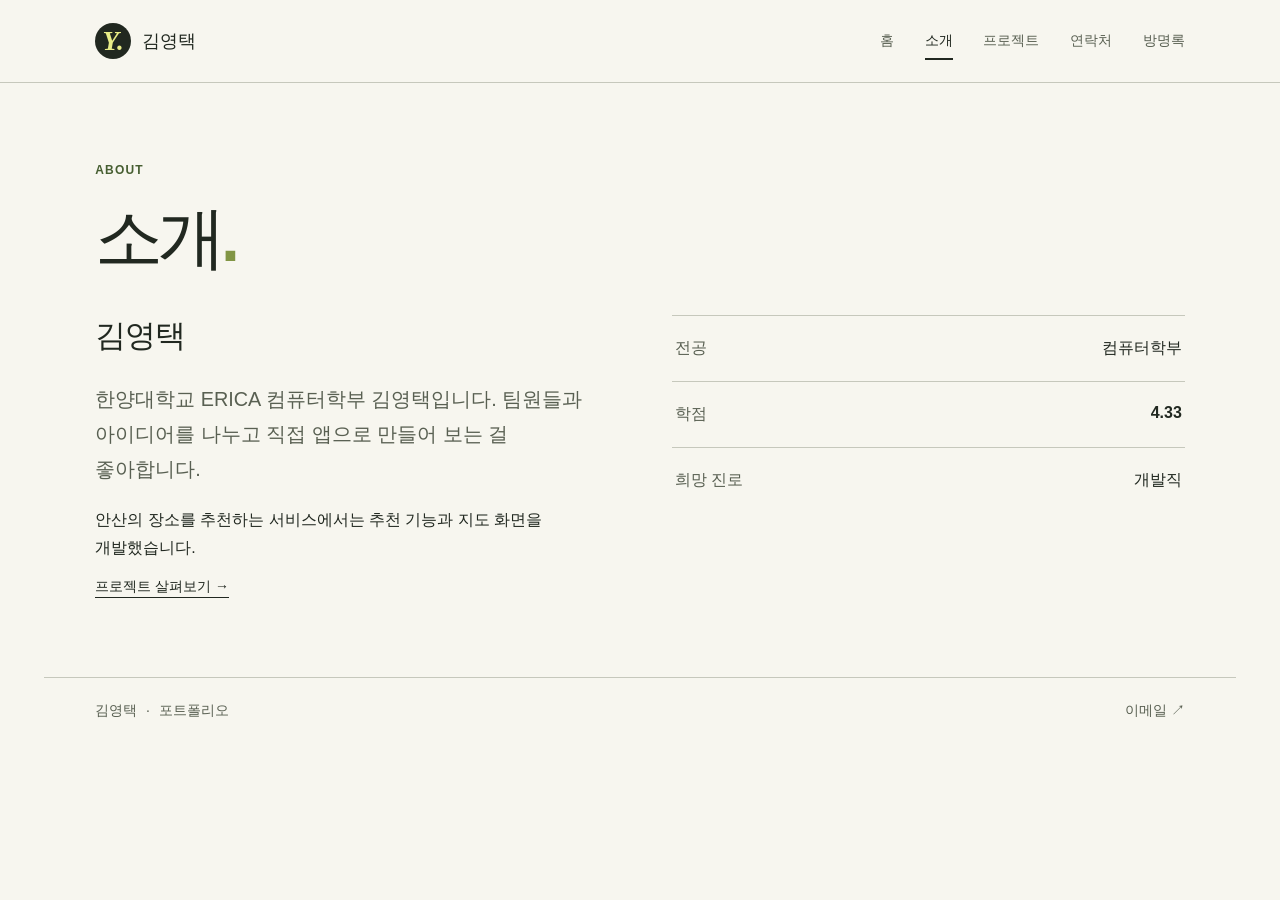
==== site/about.html @ 405e8eed "Build and verify the multipage AWS portfolio and guestbook" ====
<!doctype html>
<html lang="ko"><head><meta charset="utf-8"><meta name="viewport" content="width=device-width,initial-scale=1"><meta name="theme-color" content="#f7f6ef"><title>소개 · 김영택</title><link rel="stylesheet" href="style.css"></head>
<body><a class="skip" href="#main">본문으로</a><header><div class="bar"><a href="index.html" class="brand"><b aria-hidden="true">Y.</b> 김영택</a><nav aria-label="주 메뉴"><a href="index.html">홈</a><a href="about.html" aria-current="page">소개</a><a href="projects.html">프로젝트</a><a href="contact.html">연락처</a><a href="guestbook.html">방명록</a></nav></div></header><main id="main"><section class="page"><p class="eyebrow">ABOUT</p><h1>소개<span class="dot">.</span></h1><div class="about-grid"><div><h2>김영택</h2><p class="lede">한양대학교 ERICA 컴퓨터학부 김영택입니다. 팀원들과 아이디어를 나누고 직접 앱으로 만들어 보는 걸 좋아합니다.</p><p>안산의 장소를 추천하는 서비스에서는 추천 기능과 지도 화면을 개발했습니다.</p><a class="text-link" href="projects.html">프로젝트 살펴보기 →</a></div><dl class="facts"><div><dt>전공</dt><dd>컴퓨터학부</dd></div><div><dt>학점</dt><dd>4.33</dd></div><div><dt>희망 진로</dt><dd>개발직</dd></div></dl></div></section></main><footer><div>김영택 <span>·</span> 포트폴리오</div><a href="mailto:dudxor789456@naver.com">이메일 ↗</a></footer></body></html>
---- site/style.css ----
:root{--bg:#f7f6ef;--ink:#212820;--line:#c6c8bc;--accent:#465e31;--paper:#fffef7;--muted:#596052;font-family:"Malgun Gothic","Apple SD Gothic Neo",sans-serif;color:var(--ink);background:var(--bg);font-synthesis:none}
*{box-sizing:border-box}
body{margin:0;word-break:keep-all}
a{color:inherit;text-decoration:none}
button,input,textarea{font:inherit}
button,a{touch-action:manipulation}
button{cursor:pointer}
a:focus-visible,button:focus-visible,input:focus,textarea:focus{outline:3px solid #547d77;outline-offset:3px}
button[disabled]{opacity:.6;cursor:wait}
[hidden]{display:none!important}
.skip{position:absolute;left:8px;top:-70px;background:white;padding:8px;z-index:5}
.skip:focus{top:8px}
.bar,main,footer{max-width:1192px;margin:auto;padding-inline:clamp(20px,4vw,55px)}
header{border-bottom:1px solid var(--line)}
.bar{min-height:82px;display:flex;align-items:center;justify-content:space-between;gap:28px}
.brand{display:flex;align-items:center;gap:11px;font-size:18px;font-weight:750}
.brand b{width:36px;height:36px;background:var(--ink);color:#e9ed87;display:grid;place-items:center;font:italic 800 27px Georgia,serif;border-radius:50%}
.bar nav{display:flex;gap:clamp(12px,2.4vw,34px)}
.bar nav a{font-size:14px;padding:10px 0;color:var(--muted)}
.bar nav a[aria-current]{color:var(--ink);font-weight:750;box-shadow:inset 0 -2px var(--ink)}
.hero{display:grid;grid-template-columns:1.05fr 1fr;gap:clamp(30px,5vw,70px);align-items:center;padding-block:clamp(62px,8vw,104px)}
.eyebrow,.meta{font-weight:650;letter-spacing:.1em;color:var(--accent);font-size:12px;margin:0 0 20px}
.hero h1,.page h1{font-size:clamp(48px,6.4vw,86px);letter-spacing:-.075em;line-height:1.1;margin:0 0 24px;font-weight:740}
.dot{color:#819544}
.lede{font-size:clamp(17px,1.55vw,21px);line-height:1.75;color:var(--muted)}
.actions{display:flex;gap:25px;align-items:center;margin-top:32px}
.button,button:not(.text-link){display:inline-flex;align-items:center;justify-content:center;gap:20px;padding:13px 20px;border:1px solid var(--ink);border-radius:5px;background:var(--ink);color:white;font-weight:650;font-size:14px}
.button:hover,button:not(.text-link):hover{background:#394336}
.text-link,.more{font-size:14px;font-weight:700;border:none;border-bottom:1px solid var(--ink);background:transparent;padding:3px 0}
.hero-art{background:#e0e6ad;border:1px solid #c9cf9d;overflow:hidden;border-radius:3px}
.hero-art img,.poster img,.detail-art img{display:block;width:100%;height:auto}
.hero-art span{display:block;padding:14px 19px;border-top:1px solid #b6be83;font-size:13px;font-weight:650}
.index-strip{border-top:1px solid var(--line);display:grid;grid-template-columns:1fr 2fr;padding-block:35px 55px;gap:20px}
.index-strip a{display:flex;justify-content:space-between;gap:16px;padding:15px 0;border-bottom:1px solid var(--line);font-weight:650}
.index-strip span{font-size:13px;color:var(--muted);font-weight:400}
.page{padding-block:clamp(46px,6vw,78px) 70px;min-height:66vh}
.page h1{font-size:clamp(44px,5.5vw,68px)}
h2{font-size:clamp(21px,2.4vw,31px);letter-spacing:-.04em}
p{line-height:1.7}
.cards{display:grid;grid-template-columns:1fr 1fr;gap:35px 28px;margin-top:40px}
.card{background:var(--paper);border:1px solid var(--line);border-radius:3px;overflow:hidden}
.poster{display:block}
.card-body{padding:22px 24px 26px}
.card-body .meta{margin-bottom:6px}
.card-body h2{margin:0}
.card-body p{color:var(--muted)}
.card-body .role{font-size:13px;margin-bottom:18px}
.more{display:inline-block}
.detail-layout,.about-grid,.book-grid{display:grid;grid-template-columns:1fr 1fr;gap:clamp(25px,5vw,65px);margin-top:40px}
.detail-copy h2{font-size:19px;margin:22px 0 5px}
.detail-copy h2:first-child{margin-top:0}
.detail-copy p{margin:0}
.project-nav,footer{display:flex;justify-content:space-between;align-items:center;border-top:1px solid var(--line);padding-block:24px;font-size:14px}
.project-nav{margin-top:45px}
.project-nav span{color:#777c70}
footer{color:var(--muted)}
footer span{margin-inline:5px}
.about-grid h2,.book-grid h2{margin-top:0}
.facts{margin:0}
.facts div{display:flex;justify-content:space-between;padding:22px 3px;border-top:1px solid var(--line)}
.facts dt{color:var(--muted)}
.facts dd{margin:0;font-weight:bold}
.contact,.write-panel{padding:clamp(22px,4vw,42px);background:#e9ecd8;border:1px solid var(--line);border-radius:4px}
.email{font-size:clamp(22px,4vw,46px);font-weight:bold;overflow-wrap:anywhere;display:inline-block;margin:8px 0 32px}
.book-grid{grid-template-columns:.8fr 1.2fr;align-items:start}
.write-panel label{display:block;font-weight:650;margin:16px 0 6px}
.write-panel small{font-weight:normal;color:var(--muted)}
input,textarea{display:block;width:100%;border:1px solid #7b826f;padding:10px;background:#fffef7;border-radius:3px}
textarea{resize:vertical;margin-bottom:14px}
.entries article{padding:18px 0;border-top:1px solid var(--line)}
.entries time{font-size:12px;color:var(--muted);margin-left:12px}
.entries article p{white-space:pre-wrap;overflow-wrap:anywhere}
.entries article button{font-size:12px;padding:5px 12px}
.entries h2{margin-bottom:20px}
.entries #more,.entries #retry{margin-top:14px}
.write-panel p:last-child:empty{display:none}
@media(max-width:760px){.bar{flex-wrap:wrap;gap:2px;align-items:center;padding-block:12px}
.bar nav{flex-wrap:wrap;gap:16px}
.hero,.detail-layout,.about-grid,.book-grid{grid-template-columns:1fr}
.hero{padding-block:50px 35px}
.wide{display:none}
.index-strip{grid-template-columns:1fr;gap:0}
.index-strip .eyebrow{margin:0}
.cards{grid-template-columns:1fr}
.page{padding-block:40px}
.hero-art{max-width:560px}
.card-body{padding:18px}
.detail-art{max-width:550px}
}
@media(max-width:440px){.bar nav{width:100%;justify-content:space-between;gap:8px}
.bar nav a{font-size:13px}
.bar{gap:6px}
.hero h1{font-size:49px}
.index-strip span{font-size:11px}
.brand{font-size:16px}
.hero .lede{font-size:16px}
}
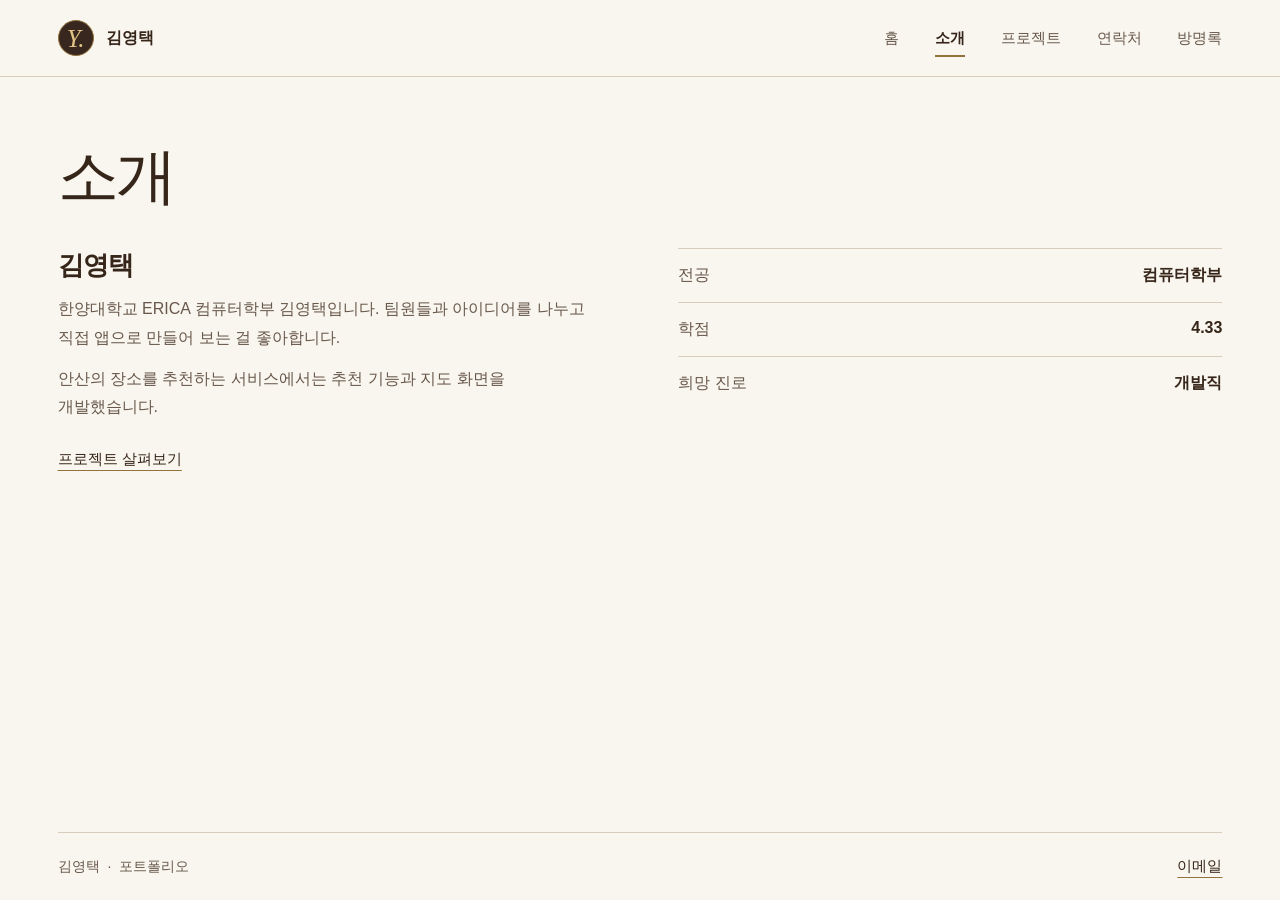
==== commit e6888260: "Refine portfolio typography and navigation in brown and gold" ====
--- a/site/about.html
+++ b/site/about.html
@@ -1,3 +1,40 @@
 <!doctype html>
-<html lang="ko"><head><meta charset="utf-8"><meta name="viewport" content="width=device-width,initial-scale=1"><meta name="theme-color" content="#f7f6ef"><title>소개 · 김영택</title><link rel="stylesheet" href="style.css"></head>
-<body><a class="skip" href="#main">본문으로</a><header><div class="bar"><a href="index.html" class="brand"><b aria-hidden="true">Y.</b> 김영택</a><nav aria-label="주 메뉴"><a href="index.html">홈</a><a href="about.html" aria-current="page">소개</a><a href="projects.html">프로젝트</a><a href="contact.html">연락처</a><a href="guestbook.html">방명록</a></nav></div></header><main id="main"><section class="page"><p class="eyebrow">ABOUT</p><h1>소개<span class="dot">.</span></h1><div class="about-grid"><div><h2>김영택</h2><p class="lede">한양대학교 ERICA 컴퓨터학부 김영택입니다. 팀원들과 아이디어를 나누고 직접 앱으로 만들어 보는 걸 좋아합니다.</p><p>안산의 장소를 추천하는 서비스에서는 추천 기능과 지도 화면을 개발했습니다.</p><a class="text-link" href="projects.html">프로젝트 살펴보기 →</a></div><dl class="facts"><div><dt>전공</dt><dd>컴퓨터학부</dd></div><div><dt>학점</dt><dd>4.33</dd></div><div><dt>희망 진로</dt><dd>개발직</dd></div></dl></div></section></main><footer><div>김영택 <span>·</span> 포트폴리오</div><a href="mailto:dudxor789456@naver.com">이메일 ↗</a></footer></body></html>
+<html lang="ko">
+<head>
+  <meta charset="utf-8">
+  <meta name="viewport" content="width=device-width,initial-scale=1">
+  <meta name="theme-color" content="#f9f6ef">
+  <title>소개 · 김영택</title>
+  <link rel="stylesheet" href="style.css">
+</head>
+<body>
+  <a class="skip" href="#main">본문으로</a>
+  <header>
+    <div class="bar">
+      <a href="index.html" class="brand"><b aria-hidden="true">Y.</b> 김영택</a>
+      <nav aria-label="주 메뉴">
+        <a href="index.html">홈</a>
+        <a href="about.html" aria-current="page">소개</a>
+        <a href="projects.html">프로젝트</a>
+        <a href="contact.html">연락처</a>
+        <a href="guestbook.html">방명록</a>
+      </nav>
+    </div>
+  </header>
+  <main id="main">
+    <section class="page" aria-labelledby="page-title">
+      <h1 id="page-title">소개</h1>
+      <div class="about-grid">
+        <div>
+          <h2>김영택</h2>
+          <p class="lede">한양대학교 ERICA 컴퓨터학부 김영택입니다. 팀원들과 아이디어를 나누고 직접 앱으로 만들어 보는 걸 좋아합니다.</p>
+          <p>안산의 장소를 추천하는 서비스에서는 추천 기능과 지도 화면을 개발했습니다.</p>
+          <a class="text-link" href="projects.html">프로젝트 살펴보기</a>
+        </div>
+        <dl class="facts"><div><dt>전공</dt><dd>컴퓨터학부</dd></div><div><dt>학점</dt><dd>4.33</dd></div><div><dt>희망 진로</dt><dd>개발직</dd></div></dl>
+      </div>
+    </section>
+  </main>
+  <footer><div>김영택 <span>·</span> 포트폴리오</div><a href="mailto:dudxor789456@naver.com">이메일</a></footer>
+</body>
+</html>
--- a/site/style.css
+++ b/site/style.css
@@ -1,97 +1,187 @@
-:root{--bg:#f7f6ef;--ink:#212820;--line:#c6c8bc;--accent:#465e31;--paper:#fffef7;--muted:#596052;font-family:"Malgun Gothic","Apple SD Gothic Neo",sans-serif;color:var(--ink);background:var(--bg);font-synthesis:none}
-*{box-sizing:border-box}
-body{margin:0;word-break:keep-all}
-a{color:inherit;text-decoration:none}
-button,input,textarea{font:inherit}
-button,a{touch-action:manipulation}
-button{cursor:pointer}
-a:focus-visible,button:focus-visible,input:focus,textarea:focus{outline:3px solid #547d77;outline-offset:3px}
-button[disabled]{opacity:.6;cursor:wait}
-[hidden]{display:none!important}
-.skip{position:absolute;left:8px;top:-70px;background:white;padding:8px;z-index:5}
-.skip:focus{top:8px}
-.bar,main,footer{max-width:1192px;margin:auto;padding-inline:clamp(20px,4vw,55px)}
-header{border-bottom:1px solid var(--line)}
-.bar{min-height:82px;display:flex;align-items:center;justify-content:space-between;gap:28px}
-.brand{display:flex;align-items:center;gap:11px;font-size:18px;font-weight:750}
-.brand b{width:36px;height:36px;background:var(--ink);color:#e9ed87;display:grid;place-items:center;font:italic 800 27px Georgia,serif;border-radius:50%}
-.bar nav{display:flex;gap:clamp(12px,2.4vw,34px)}
-.bar nav a{font-size:14px;padding:10px 0;color:var(--muted)}
-.bar nav a[aria-current]{color:var(--ink);font-weight:750;box-shadow:inset 0 -2px var(--ink)}
-.hero{display:grid;grid-template-columns:1.05fr 1fr;gap:clamp(30px,5vw,70px);align-items:center;padding-block:clamp(62px,8vw,104px)}
-.eyebrow,.meta{font-weight:650;letter-spacing:.1em;color:var(--accent);font-size:12px;margin:0 0 20px}
-.hero h1,.page h1{font-size:clamp(48px,6.4vw,86px);letter-spacing:-.075em;line-height:1.1;margin:0 0 24px;font-weight:740}
-.dot{color:#819544}
-.lede{font-size:clamp(17px,1.55vw,21px);line-height:1.75;color:var(--muted)}
-.actions{display:flex;gap:25px;align-items:center;margin-top:32px}
-.button,button:not(.text-link){display:inline-flex;align-items:center;justify-content:center;gap:20px;padding:13px 20px;border:1px solid var(--ink);border-radius:5px;background:var(--ink);color:white;font-weight:650;font-size:14px}
-.button:hover,button:not(.text-link):hover{background:#394336}
-.text-link,.more{font-size:14px;font-weight:700;border:none;border-bottom:1px solid var(--ink);background:transparent;padding:3px 0}
-.hero-art{background:#e0e6ad;border:1px solid #c9cf9d;overflow:hidden;border-radius:3px}
-.hero-art img,.poster img,.detail-art img{display:block;width:100%;height:auto}
-.hero-art span{display:block;padding:14px 19px;border-top:1px solid #b6be83;font-size:13px;font-weight:650}
-.index-strip{border-top:1px solid var(--line);display:grid;grid-template-columns:1fr 2fr;padding-block:35px 55px;gap:20px}
-.index-strip a{display:flex;justify-content:space-between;gap:16px;padding:15px 0;border-bottom:1px solid var(--line);font-weight:650}
-.index-strip span{font-size:13px;color:var(--muted);font-weight:400}
-.page{padding-block:clamp(46px,6vw,78px) 70px;min-height:66vh}
-.page h1{font-size:clamp(44px,5.5vw,68px)}
-h2{font-size:clamp(21px,2.4vw,31px);letter-spacing:-.04em}
-p{line-height:1.7}
-.cards{display:grid;grid-template-columns:1fr 1fr;gap:35px 28px;margin-top:40px}
-.card{background:var(--paper);border:1px solid var(--line);border-radius:3px;overflow:hidden}
-.poster{display:block}
-.card-body{padding:22px 24px 26px}
-.card-body .meta{margin-bottom:6px}
-.card-body h2{margin:0}
-.card-body p{color:var(--muted)}
-.card-body .role{font-size:13px;margin-bottom:18px}
-.more{display:inline-block}
-.detail-layout,.about-grid,.book-grid{display:grid;grid-template-columns:1fr 1fr;gap:clamp(25px,5vw,65px);margin-top:40px}
-.detail-copy h2{font-size:19px;margin:22px 0 5px}
-.detail-copy h2:first-child{margin-top:0}
-.detail-copy p{margin:0}
-.project-nav,footer{display:flex;justify-content:space-between;align-items:center;border-top:1px solid var(--line);padding-block:24px;font-size:14px}
-.project-nav{margin-top:45px}
-.project-nav span{color:#777c70}
-footer{color:var(--muted)}
-footer span{margin-inline:5px}
-.about-grid h2,.book-grid h2{margin-top:0}
-.facts{margin:0}
-.facts div{display:flex;justify-content:space-between;padding:22px 3px;border-top:1px solid var(--line)}
-.facts dt{color:var(--muted)}
-.facts dd{margin:0;font-weight:bold}
-.contact,.write-panel{padding:clamp(22px,4vw,42px);background:#e9ecd8;border:1px solid var(--line);border-radius:4px}
-.email{font-size:clamp(22px,4vw,46px);font-weight:bold;overflow-wrap:anywhere;display:inline-block;margin:8px 0 32px}
-.book-grid{grid-template-columns:.8fr 1.2fr;align-items:start}
-.write-panel label{display:block;font-weight:650;margin:16px 0 6px}
-.write-panel small{font-weight:normal;color:var(--muted)}
-input,textarea{display:block;width:100%;border:1px solid #7b826f;padding:10px;background:#fffef7;border-radius:3px}
-textarea{resize:vertical;margin-bottom:14px}
-.entries article{padding:18px 0;border-top:1px solid var(--line)}
-.entries time{font-size:12px;color:var(--muted);margin-left:12px}
-.entries article p{white-space:pre-wrap;overflow-wrap:anywhere}
-.entries article button{font-size:12px;padding:5px 12px}
-.entries h2{margin-bottom:20px}
-.entries #more,.entries #retry{margin-top:14px}
-.write-panel p:last-child:empty{display:none}
-@media(max-width:760px){.bar{flex-wrap:wrap;gap:2px;align-items:center;padding-block:12px}
-.bar nav{flex-wrap:wrap;gap:16px}
-.hero,.detail-layout,.about-grid,.book-grid{grid-template-columns:1fr}
-.hero{padding-block:50px 35px}
-.wide{display:none}
-.index-strip{grid-template-columns:1fr;gap:0}
-.index-strip .eyebrow{margin:0}
-.cards{grid-template-columns:1fr}
-.page{padding-block:40px}
-.hero-art{max-width:560px}
-.card-body{padding:18px}
-.detail-art{max-width:550px}
+:root {
+  --paper: #f9f6ef;
+  --surface: #f0e9dc;
+  --ink: #362519;
+  --muted: #68584b;
+  --rule: #d8cdba;
+  --gold: #92713c;
+  --light-gold: #e4c588;
+  --espresso: #38271e;
+  --serif: "Iowan Old Style", Georgia, "Nanum Myeongjo", "Batang", "AppleMyungjo", serif;
+  font-family: "Apple SD Gothic Neo", "Malgun Gothic", sans-serif;
+  color: var(--ink);
+  background: var(--paper);
 }
-@media(max-width:440px){.bar nav{width:100%;justify-content:space-between;gap:8px}
-.bar nav a{font-size:13px}
-.bar{gap:6px}
-.hero h1{font-size:49px}
-.index-strip span{font-size:11px}
-.brand{font-size:16px}
-.hero .lede{font-size:16px}
+
+* { box-sizing: border-box; }
+body { margin: 0; min-height: 100vh; display: flex; flex-direction: column; word-break: keep-all; }
+a { color: inherit; text-decoration: none; }
+button, input, textarea { font: inherit; }
+button, a { touch-action: manipulation; }
+button { cursor: pointer; }
+:focus-visible { outline: 3px solid var(--gold); outline-offset: 4px; }
+button:disabled { opacity: .65; cursor: wait; }
+[hidden] { display: none !important; }
+.skip { position: absolute; left: 8px; top: -80px; background: white; padding: 12px; z-index: 5; }
+.skip:focus { top: 8px; }
+
+.bar, main, footer {
+  width: min(100% - clamp(40px, 9vw, 144px), 1184px);
+  margin-inline: auto;
 }
+header { border-bottom: 1px solid var(--rule); }
+.bar, .bar nav, .brand, footer, .actions, .feature-caption {
+  display: flex;
+  align-items: center;
+}
+.bar, footer, .feature-caption { justify-content: space-between; }
+.bar { min-height: 76px; gap: 24px; }
+.brand { font-size: 1rem; font-weight: 600; gap: 12px; white-space: nowrap; }
+.brand b {
+  width: 36px; height: 36px; display: grid; place-items: center;
+  border: 1px solid var(--gold); border-radius: 50%;
+  background: var(--espresso); color: var(--light-gold);
+  font: italic 500 25px/1 Georgia, serif;
+}
+.bar nav { gap: clamp(16px, 2.8vw, 40px); }
+.bar nav a { display: grid; align-items: center; min-height: 44px; position: relative; color: var(--muted); font-size: .9375rem; }
+.bar nav [aria-current] { color: var(--ink); font-weight: 600; }
+.bar nav [aria-current]::after {
+  content: ""; position: absolute; inset: auto 0 3px; height: 2px; background: var(--gold);
+}
+
+main { flex: 1; }
+h1, h2, p { margin: 0; }
+h1, h2 { overflow-wrap: break-word; }
+p { line-height: 1.75; }
+.hero {
+  display: grid; grid-template-columns: 1fr 1.08fr; align-items: center;
+  gap: clamp(32px, 6vw, 88px); padding-block: clamp(48px, 5.2vw, 76px);
+}
+.hero h1, .page h1, .index-strip h2 {
+  font-family: var(--serif); font-weight: 500; letter-spacing: -.045em;
+}
+.hero h1 { font-size: clamp(3.1rem, 5.6vw, 5.4rem); line-height: 1.12; }
+.greeting { display: block; font-size: .63em; margin-bottom: 8px; color: var(--muted); }
+.lede { font-size: clamp(1rem, 1.25vw, 1.2rem); line-height: 1.8; color: var(--muted); }
+.hero .lede { max-width: 27em; margin-block: 24px; }
+.actions { gap: 24px; flex-wrap: wrap; }
+.button, button:not(.text-link) {
+  display: inline-flex; justify-content: center; align-items: center; min-height: 44px;
+  padding: 10px 20px; color: var(--paper); background: var(--espresso);
+  border: 1px solid var(--espresso); border-radius: 4px; font-size: .9375rem; font-weight: 600;
+}
+.text-link, .more, footer a {
+  color: var(--ink); font-size: .9375rem; background: transparent; border: 0;
+  text-decoration: underline; text-decoration-color: var(--gold); text-underline-offset: 6px;
+}
+.text-link, .more { display: inline-flex; align-items: center; min-height: 44px; }
+.featured { display: block; min-width: 0; }
+.map-cover {
+  isolation: isolate; position: relative; overflow: hidden; background: #332218;
+  border-radius: 3px; aspect-ratio: 1.85;
+}
+.map-cover img, .index-art img, .poster img, .detail-art img {
+  display: block; width: 100%; height: 100%; object-fit: cover;
+}
+.map-cover img {
+  filter: grayscale(1) invert(1) sepia(1) saturate(1.7);
+  mix-blend-mode: screen;
+}
+.map-title {
+  position: absolute; left: 6%; top: 5%; color: #f0d4a1;
+  font: 500 clamp(2.8rem, 5.2vw, 5.5rem)/.98 Georgia, serif; letter-spacing: -.065em;
+}
+.feature-caption { gap: 12px; padding: 12px 0; border-bottom: 1px solid var(--gold); }
+.feature-caption strong { font-size: 1rem; font-weight: 600; }
+.feature-caption span, .context, .meta, .eyebrow { font-size: .875rem; color: var(--muted); }
+.index-strip { display: grid; grid-template-columns: 1fr 2.15fr; gap: 32px; padding: 28px 0 56px; border-top: 1px solid var(--rule); }
+.index-strip h2 { font-size: clamp(1.75rem, 2.5vw, 2.5rem); }
+.project-index { margin: 0; padding: 0; list-style: none; }
+.project-index a {
+  display: grid; grid-template-columns: 60px 1fr auto; align-items: center; gap: 16px;
+  padding-block: 10px; border-bottom: 1px solid var(--rule);
+}
+.project-index li:first-child a { padding-top: 0; }
+.project-index strong { font-weight: 600; }
+.index-art, .poster, .detail-art { background: #cdb080; overflow: hidden; }
+.index-art { display: block; width: 60px; aspect-ratio: 1.6; border-radius: 2px; }
+.index-art img, .poster img, .detail-art img { filter: grayscale(1); mix-blend-mode: luminosity; }
+.context { text-align: right; }
+.page { padding: clamp(40px, 5vw, 72px) 0 clamp(56px, 7vw, 100px); }
+.page h1 { font-size: clamp(2.5rem, 4.8vw, 4.3rem); line-height: 1.15; }
+.page h2 { font-size: clamp(1.3rem, 2vw, 1.75rem); line-height: 1.4; font-weight: 600; letter-spacing: -.035em; }
+.eyebrow { margin-bottom: 12px; }
+.page > .lede { margin-top: 20px; }
+.cards { display: grid; grid-template-columns: repeat(2, minmax(0, 1fr)); gap: 44px 32px; margin-top: 32px; }
+.card { display: flex; flex-direction: column; min-width: 0; border-bottom: 1px solid var(--rule); }
+.poster { display: block; width: 100%; aspect-ratio: 2.35; border-radius: 3px; }
+.card-body { padding: 18px 0 14px; display: flex; flex-direction: column; align-items: start; flex: 1; }
+.meta { margin-bottom: 4px; color: var(--muted); }
+.card-body h2 { margin-bottom: 8px; }
+.card-body p:not(.meta), .detail-copy p, .about-grid p { color: var(--muted); }
+.card-body .role { margin: 6px 0 10px; font-size: .9375rem; }
+.more { margin-top: auto; }
+
+.detail-layout, .about-grid, .book-grid {
+  display: grid; grid-template-columns: repeat(2, minmax(0, 1fr));
+  gap: clamp(24px, 6vw, 80px); margin-top: 36px; align-items: start;
+}
+.detail-art { aspect-ratio: 800/460; border-radius: 3px; }
+.detail-copy h2 { font-size: 1.125rem; margin-bottom: 6px; }
+.detail-copy p + h2 { margin-top: 24px; }
+.project-nav { display: flex; justify-content: space-between; margin-top: 40px; border-top: 1px solid var(--rule); }
+.project-nav > * { display: inline-flex; align-items: center; min-height: 52px; }
+.project-nav [aria-disabled] { color: var(--muted); opacity: .72; }
+.about-grid h2 { margin-bottom: 12px; }
+.about-grid p + p { margin-top: 12px; }
+.about-grid .text-link { margin-top: 16px; }
+.facts { margin: 0; }
+.facts div { display: flex; justify-content: space-between; gap: 24px; padding: 16px 0; border-top: 1px solid var(--rule); }
+.facts dt { color: var(--muted); }
+.facts dd { margin: 0; font-weight: 600; font-variant-numeric: tabular-nums; }
+.contact, .write-panel { background: var(--surface); padding: clamp(24px, 3.6vw, 48px); border-top: 2px solid var(--gold); }
+.contact { margin-top: 32px; }
+.email { display: inline-block; font: 500 clamp(1.5rem, 4.25vw, 3.6rem)/1.3 Georgia, serif; letter-spacing: -.035em; margin: 12px 0 28px; overflow-wrap: anywhere; }
+.book-grid { grid-template-columns: minmax(0, 4fr) minmax(0, 5fr); }
+#login-hint, #list-status { color: var(--muted); margin: 12px 0 16px; }
+.write-panel label { display: block; font-weight: 600; margin: 16px 0 6px; }
+.write-panel small { font-weight: 400; color: var(--muted); }
+input, textarea { display: block; width: 100%; background: var(--paper); color: var(--ink); border: 1px solid #917d67; border-radius: 3px; padding: 12px; }
+textarea { resize: vertical; margin-bottom: 16px; }
+.entries article { padding: 16px 0; border-top: 1px solid var(--rule); }
+.entries time { font-size: .875rem; color: var(--muted); margin-left: 12px; }
+.entries article p { white-space: pre-wrap; overflow-wrap: anywhere; }
+.entries article button { margin-top: 8px; }
+.entries h2 { padding-bottom: 12px; }
+#form-status:not(:empty) { margin-top: 12px; }
+footer { border-top: 1px solid var(--rule); padding-block: 24px; font-size: .875rem; color: var(--muted); }
+footer span { margin-inline: 4px; }
+@media (hover: hover) {
+  .bar nav a:hover, .text-link:hover, .more:hover, footer a:hover, .project-nav a:hover { color: #785222; }
+  .button:hover, button:not(.text-link):hover { background: #503727; }
+  .project-index a:hover strong, .featured:hover strong, .card a:hover { text-decoration: underline; text-underline-offset: 4px; }
+}
+@media (max-width: 760px) {
+  .bar { min-height: 64px; }
+  .hero, .detail-layout, .about-grid, .book-grid { grid-template-columns: minmax(0, 1fr); }
+  .hero { gap: 28px; padding-block: 40px 32px; }
+  .hero h1 { font-size: clamp(2.8rem, 7.2vw, 3.8rem); }
+  .hero .lede { margin-block: 16px 20px; }
+  .map-cover { aspect-ratio: 2.15; }
+  .index-strip { grid-template-columns: 1fr; gap: 16px; padding-block: 24px 40px; }
+  .cards { gap: 28px 20px; }
+}
+@media (max-width: 520px) {
+  .bar { flex-wrap: wrap; gap: 0; padding-top: 8px; }
+  .brand { min-height: 40px; }
+  .brand b { width: 32px; height: 32px; font-size: 23px; }
+  .bar nav { width: 100%; justify-content: space-between; gap: 8px; }
+  .bar nav a { font-size: .875rem; }
+  .cards { grid-template-columns: 1fr; }
+  .project-index a { grid-template-columns: 48px 1fr; gap: 2px 12px; padding-block: 8px; }
+  .index-art { grid-row: span 2; width: 48px; aspect-ratio: 1.2; }
+  .context { grid-column: 2; text-align: left; }
+  .feature-caption { padding-block: 10px; }
+  .contact { padding: 20px; }
+}
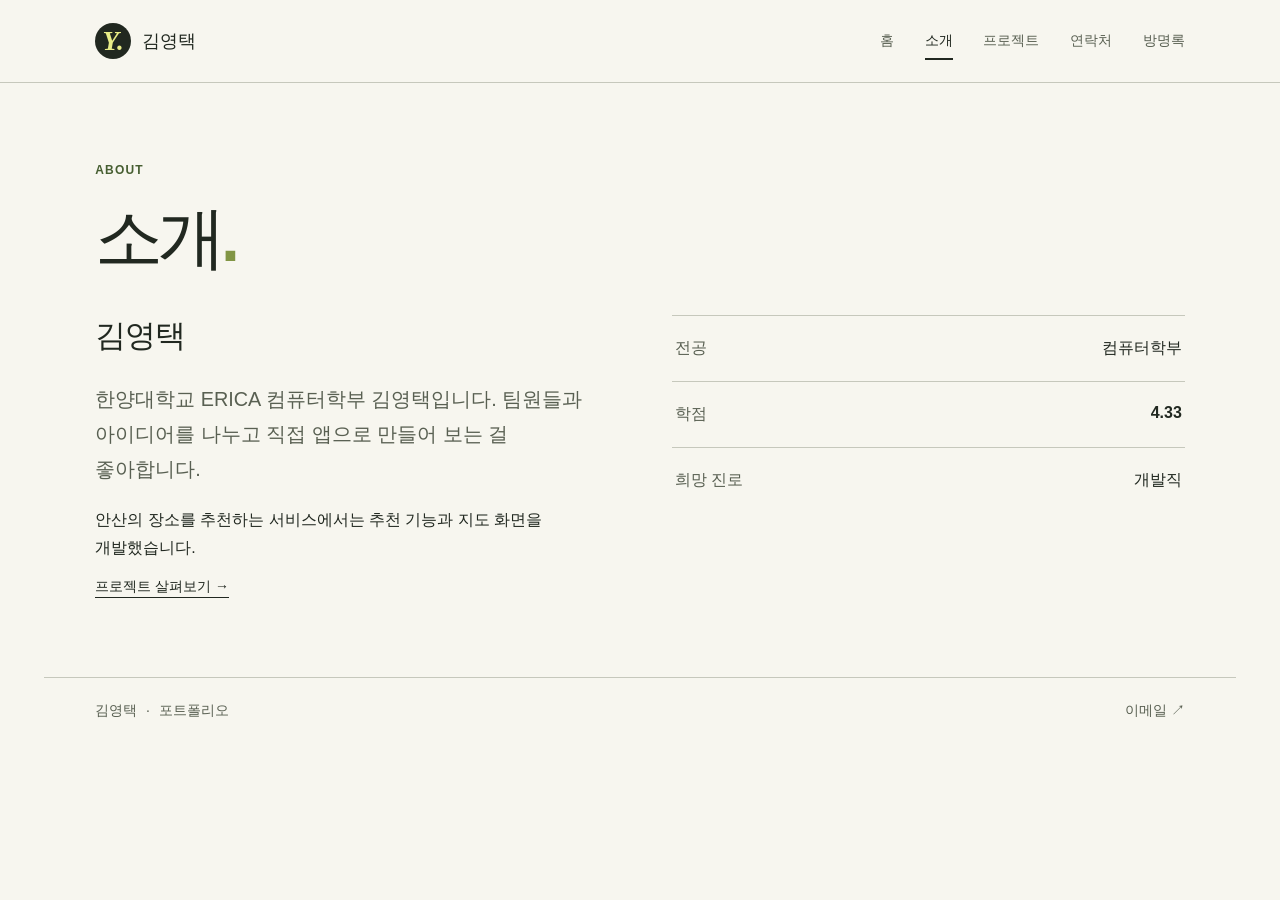
==== commit a48067be: "Revert "Refine portfolio typography and navigation in brown and gold" This reverts commit e68882608c" ====
--- a/site/about.html
+++ b/site/about.html
@@ -1,40 +1,3 @@
 <!doctype html>
-<html lang="ko">
-<head>
-  <meta charset="utf-8">
-  <meta name="viewport" content="width=device-width,initial-scale=1">
-  <meta name="theme-color" content="#f9f6ef">
-  <title>소개 · 김영택</title>
-  <link rel="stylesheet" href="style.css">
-</head>
-<body>
-  <a class="skip" href="#main">본문으로</a>
-  <header>
-    <div class="bar">
-      <a href="index.html" class="brand"><b aria-hidden="true">Y.</b> 김영택</a>
-      <nav aria-label="주 메뉴">
-        <a href="index.html">홈</a>
-        <a href="about.html" aria-current="page">소개</a>
-        <a href="projects.html">프로젝트</a>
-        <a href="contact.html">연락처</a>
-        <a href="guestbook.html">방명록</a>
-      </nav>
-    </div>
-  </header>
-  <main id="main">
-    <section class="page" aria-labelledby="page-title">
-      <h1 id="page-title">소개</h1>
-      <div class="about-grid">
-        <div>
-          <h2>김영택</h2>
-          <p class="lede">한양대학교 ERICA 컴퓨터학부 김영택입니다. 팀원들과 아이디어를 나누고 직접 앱으로 만들어 보는 걸 좋아합니다.</p>
-          <p>안산의 장소를 추천하는 서비스에서는 추천 기능과 지도 화면을 개발했습니다.</p>
-          <a class="text-link" href="projects.html">프로젝트 살펴보기</a>
-        </div>
-        <dl class="facts"><div><dt>전공</dt><dd>컴퓨터학부</dd></div><div><dt>학점</dt><dd>4.33</dd></div><div><dt>희망 진로</dt><dd>개발직</dd></div></dl>
-      </div>
-    </section>
-  </main>
-  <footer><div>김영택 <span>·</span> 포트폴리오</div><a href="mailto:dudxor789456@naver.com">이메일</a></footer>
-</body>
-</html>
+<html lang="ko"><head><meta charset="utf-8"><meta name="viewport" content="width=device-width,initial-scale=1"><meta name="theme-color" content="#f7f6ef"><title>소개 · 김영택</title><link rel="stylesheet" href="style.css"></head>
+<body><a class="skip" href="#main">본문으로</a><header><div class="bar"><a href="index.html" class="brand"><b aria-hidden="true">Y.</b> 김영택</a><nav aria-label="주 메뉴"><a href="index.html">홈</a><a href="about.html" aria-current="page">소개</a><a href="projects.html">프로젝트</a><a href="contact.html">연락처</a><a href="guestbook.html">방명록</a></nav></div></header><main id="main"><section class="page"><p class="eyebrow">ABOUT</p><h1>소개<span class="dot">.</span></h1><div class="about-grid"><div><h2>김영택</h2><p class="lede">한양대학교 ERICA 컴퓨터학부 김영택입니다. 팀원들과 아이디어를 나누고 직접 앱으로 만들어 보는 걸 좋아합니다.</p><p>안산의 장소를 추천하는 서비스에서는 추천 기능과 지도 화면을 개발했습니다.</p><a class="text-link" href="projects.html">프로젝트 살펴보기 →</a></div><dl class="facts"><div><dt>전공</dt><dd>컴퓨터학부</dd></div><div><dt>학점</dt><dd>4.33</dd></div><div><dt>희망 진로</dt><dd>개발직</dd></div></dl></div></section></main><footer><div>김영택 <span>·</span> 포트폴리오</div><a href="mailto:dudxor789456@naver.com">이메일 ↗</a></footer></body></html>
--- a/site/style.css
+++ b/site/style.css
@@ -1,187 +1,97 @@
-:root {
-  --paper: #f9f6ef;
-  --surface: #f0e9dc;
-  --ink: #362519;
-  --muted: #68584b;
-  --rule: #d8cdba;
-  --gold: #92713c;
-  --light-gold: #e4c588;
-  --espresso: #38271e;
-  --serif: "Iowan Old Style", Georgia, "Nanum Myeongjo", "Batang", "AppleMyungjo", serif;
-  font-family: "Apple SD Gothic Neo", "Malgun Gothic", sans-serif;
-  color: var(--ink);
-  background: var(--paper);
+:root{--bg:#f7f6ef;--ink:#212820;--line:#c6c8bc;--accent:#465e31;--paper:#fffef7;--muted:#596052;font-family:"Malgun Gothic","Apple SD Gothic Neo",sans-serif;color:var(--ink);background:var(--bg);font-synthesis:none}
+*{box-sizing:border-box}
+body{margin:0;word-break:keep-all}
+a{color:inherit;text-decoration:none}
+button,input,textarea{font:inherit}
+button,a{touch-action:manipulation}
+button{cursor:pointer}
+a:focus-visible,button:focus-visible,input:focus,textarea:focus{outline:3px solid #547d77;outline-offset:3px}
+button[disabled]{opacity:.6;cursor:wait}
+[hidden]{display:none!important}
+.skip{position:absolute;left:8px;top:-70px;background:white;padding:8px;z-index:5}
+.skip:focus{top:8px}
+.bar,main,footer{max-width:1192px;margin:auto;padding-inline:clamp(20px,4vw,55px)}
+header{border-bottom:1px solid var(--line)}
+.bar{min-height:82px;display:flex;align-items:center;justify-content:space-between;gap:28px}
+.brand{display:flex;align-items:center;gap:11px;font-size:18px;font-weight:750}
+.brand b{width:36px;height:36px;background:var(--ink);color:#e9ed87;display:grid;place-items:center;font:italic 800 27px Georgia,serif;border-radius:50%}
+.bar nav{display:flex;gap:clamp(12px,2.4vw,34px)}
+.bar nav a{font-size:14px;padding:10px 0;color:var(--muted)}
+.bar nav a[aria-current]{color:var(--ink);font-weight:750;box-shadow:inset 0 -2px var(--ink)}
+.hero{display:grid;grid-template-columns:1.05fr 1fr;gap:clamp(30px,5vw,70px);align-items:center;padding-block:clamp(62px,8vw,104px)}
+.eyebrow,.meta{font-weight:650;letter-spacing:.1em;color:var(--accent);font-size:12px;margin:0 0 20px}
+.hero h1,.page h1{font-size:clamp(48px,6.4vw,86px);letter-spacing:-.075em;line-height:1.1;margin:0 0 24px;font-weight:740}
+.dot{color:#819544}
+.lede{font-size:clamp(17px,1.55vw,21px);line-height:1.75;color:var(--muted)}
+.actions{display:flex;gap:25px;align-items:center;margin-top:32px}
+.button,button:not(.text-link){display:inline-flex;align-items:center;justify-content:center;gap:20px;padding:13px 20px;border:1px solid var(--ink);border-radius:5px;background:var(--ink);color:white;font-weight:650;font-size:14px}
+.button:hover,button:not(.text-link):hover{background:#394336}
+.text-link,.more{font-size:14px;font-weight:700;border:none;border-bottom:1px solid var(--ink);background:transparent;padding:3px 0}
+.hero-art{background:#e0e6ad;border:1px solid #c9cf9d;overflow:hidden;border-radius:3px}
+.hero-art img,.poster img,.detail-art img{display:block;width:100%;height:auto}
+.hero-art span{display:block;padding:14px 19px;border-top:1px solid #b6be83;font-size:13px;font-weight:650}
+.index-strip{border-top:1px solid var(--line);display:grid;grid-template-columns:1fr 2fr;padding-block:35px 55px;gap:20px}
+.index-strip a{display:flex;justify-content:space-between;gap:16px;padding:15px 0;border-bottom:1px solid var(--line);font-weight:650}
+.index-strip span{font-size:13px;color:var(--muted);font-weight:400}
+.page{padding-block:clamp(46px,6vw,78px) 70px;min-height:66vh}
+.page h1{font-size:clamp(44px,5.5vw,68px)}
+h2{font-size:clamp(21px,2.4vw,31px);letter-spacing:-.04em}
+p{line-height:1.7}
+.cards{display:grid;grid-template-columns:1fr 1fr;gap:35px 28px;margin-top:40px}
+.card{background:var(--paper);border:1px solid var(--line);border-radius:3px;overflow:hidden}
+.poster{display:block}
+.card-body{padding:22px 24px 26px}
+.card-body .meta{margin-bottom:6px}
+.card-body h2{margin:0}
+.card-body p{color:var(--muted)}
+.card-body .role{font-size:13px;margin-bottom:18px}
+.more{display:inline-block}
+.detail-layout,.about-grid,.book-grid{display:grid;grid-template-columns:1fr 1fr;gap:clamp(25px,5vw,65px);margin-top:40px}
+.detail-copy h2{font-size:19px;margin:22px 0 5px}
+.detail-copy h2:first-child{margin-top:0}
+.detail-copy p{margin:0}
+.project-nav,footer{display:flex;justify-content:space-between;align-items:center;border-top:1px solid var(--line);padding-block:24px;font-size:14px}
+.project-nav{margin-top:45px}
+.project-nav span{color:#777c70}
+footer{color:var(--muted)}
+footer span{margin-inline:5px}
+.about-grid h2,.book-grid h2{margin-top:0}
+.facts{margin:0}
+.facts div{display:flex;justify-content:space-between;padding:22px 3px;border-top:1px solid var(--line)}
+.facts dt{color:var(--muted)}
+.facts dd{margin:0;font-weight:bold}
+.contact,.write-panel{padding:clamp(22px,4vw,42px);background:#e9ecd8;border:1px solid var(--line);border-radius:4px}
+.email{font-size:clamp(22px,4vw,46px);font-weight:bold;overflow-wrap:anywhere;display:inline-block;margin:8px 0 32px}
+.book-grid{grid-template-columns:.8fr 1.2fr;align-items:start}
+.write-panel label{display:block;font-weight:650;margin:16px 0 6px}
+.write-panel small{font-weight:normal;color:var(--muted)}
+input,textarea{display:block;width:100%;border:1px solid #7b826f;padding:10px;background:#fffef7;border-radius:3px}
+textarea{resize:vertical;margin-bottom:14px}
+.entries article{padding:18px 0;border-top:1px solid var(--line)}
+.entries time{font-size:12px;color:var(--muted);margin-left:12px}
+.entries article p{white-space:pre-wrap;overflow-wrap:anywhere}
+.entries article button{font-size:12px;padding:5px 12px}
+.entries h2{margin-bottom:20px}
+.entries #more,.entries #retry{margin-top:14px}
+.write-panel p:last-child:empty{display:none}
+@media(max-width:760px){.bar{flex-wrap:wrap;gap:2px;align-items:center;padding-block:12px}
+.bar nav{flex-wrap:wrap;gap:16px}
+.hero,.detail-layout,.about-grid,.book-grid{grid-template-columns:1fr}
+.hero{padding-block:50px 35px}
+.wide{display:none}
+.index-strip{grid-template-columns:1fr;gap:0}
+.index-strip .eyebrow{margin:0}
+.cards{grid-template-columns:1fr}
+.page{padding-block:40px}
+.hero-art{max-width:560px}
+.card-body{padding:18px}
+.detail-art{max-width:550px}
 }
-
-* { box-sizing: border-box; }
-body { margin: 0; min-height: 100vh; display: flex; flex-direction: column; word-break: keep-all; }
-a { color: inherit; text-decoration: none; }
-button, input, textarea { font: inherit; }
-button, a { touch-action: manipulation; }
-button { cursor: pointer; }
-:focus-visible { outline: 3px solid var(--gold); outline-offset: 4px; }
-button:disabled { opacity: .65; cursor: wait; }
-[hidden] { display: none !important; }
-.skip { position: absolute; left: 8px; top: -80px; background: white; padding: 12px; z-index: 5; }
-.skip:focus { top: 8px; }
-
-.bar, main, footer {
-  width: min(100% - clamp(40px, 9vw, 144px), 1184px);
-  margin-inline: auto;
+@media(max-width:440px){.bar nav{width:100%;justify-content:space-between;gap:8px}
+.bar nav a{font-size:13px}
+.bar{gap:6px}
+.hero h1{font-size:49px}
+.index-strip span{font-size:11px}
+.brand{font-size:16px}
+.hero .lede{font-size:16px}
 }
-header { border-bottom: 1px solid var(--rule); }
-.bar, .bar nav, .brand, footer, .actions, .feature-caption {
-  display: flex;
-  align-items: center;
-}
-.bar, footer, .feature-caption { justify-content: space-between; }
-.bar { min-height: 76px; gap: 24px; }
-.brand { font-size: 1rem; font-weight: 600; gap: 12px; white-space: nowrap; }
-.brand b {
-  width: 36px; height: 36px; display: grid; place-items: center;
-  border: 1px solid var(--gold); border-radius: 50%;
-  background: var(--espresso); color: var(--light-gold);
-  font: italic 500 25px/1 Georgia, serif;
-}
-.bar nav { gap: clamp(16px, 2.8vw, 40px); }
-.bar nav a { display: grid; align-items: center; min-height: 44px; position: relative; color: var(--muted); font-size: .9375rem; }
-.bar nav [aria-current] { color: var(--ink); font-weight: 600; }
-.bar nav [aria-current]::after {
-  content: ""; position: absolute; inset: auto 0 3px; height: 2px; background: var(--gold);
-}
-
-main { flex: 1; }
-h1, h2, p { margin: 0; }
-h1, h2 { overflow-wrap: break-word; }
-p { line-height: 1.75; }
-.hero {
-  display: grid; grid-template-columns: 1fr 1.08fr; align-items: center;
-  gap: clamp(32px, 6vw, 88px); padding-block: clamp(48px, 5.2vw, 76px);
-}
-.hero h1, .page h1, .index-strip h2 {
-  font-family: var(--serif); font-weight: 500; letter-spacing: -.045em;
-}
-.hero h1 { font-size: clamp(3.1rem, 5.6vw, 5.4rem); line-height: 1.12; }
-.greeting { display: block; font-size: .63em; margin-bottom: 8px; color: var(--muted); }
-.lede { font-size: clamp(1rem, 1.25vw, 1.2rem); line-height: 1.8; color: var(--muted); }
-.hero .lede { max-width: 27em; margin-block: 24px; }
-.actions { gap: 24px; flex-wrap: wrap; }
-.button, button:not(.text-link) {
-  display: inline-flex; justify-content: center; align-items: center; min-height: 44px;
-  padding: 10px 20px; color: var(--paper); background: var(--espresso);
-  border: 1px solid var(--espresso); border-radius: 4px; font-size: .9375rem; font-weight: 600;
-}
-.text-link, .more, footer a {
-  color: var(--ink); font-size: .9375rem; background: transparent; border: 0;
-  text-decoration: underline; text-decoration-color: var(--gold); text-underline-offset: 6px;
-}
-.text-link, .more { display: inline-flex; align-items: center; min-height: 44px; }
-.featured { display: block; min-width: 0; }
-.map-cover {
-  isolation: isolate; position: relative; overflow: hidden; background: #332218;
-  border-radius: 3px; aspect-ratio: 1.85;
-}
-.map-cover img, .index-art img, .poster img, .detail-art img {
-  display: block; width: 100%; height: 100%; object-fit: cover;
-}
-.map-cover img {
-  filter: grayscale(1) invert(1) sepia(1) saturate(1.7);
-  mix-blend-mode: screen;
-}
-.map-title {
-  position: absolute; left: 6%; top: 5%; color: #f0d4a1;
-  font: 500 clamp(2.8rem, 5.2vw, 5.5rem)/.98 Georgia, serif; letter-spacing: -.065em;
-}
-.feature-caption { gap: 12px; padding: 12px 0; border-bottom: 1px solid var(--gold); }
-.feature-caption strong { font-size: 1rem; font-weight: 600; }
-.feature-caption span, .context, .meta, .eyebrow { font-size: .875rem; color: var(--muted); }
-.index-strip { display: grid; grid-template-columns: 1fr 2.15fr; gap: 32px; padding: 28px 0 56px; border-top: 1px solid var(--rule); }
-.index-strip h2 { font-size: clamp(1.75rem, 2.5vw, 2.5rem); }
-.project-index { margin: 0; padding: 0; list-style: none; }
-.project-index a {
-  display: grid; grid-template-columns: 60px 1fr auto; align-items: center; gap: 16px;
-  padding-block: 10px; border-bottom: 1px solid var(--rule);
-}
-.project-index li:first-child a { padding-top: 0; }
-.project-index strong { font-weight: 600; }
-.index-art, .poster, .detail-art { background: #cdb080; overflow: hidden; }
-.index-art { display: block; width: 60px; aspect-ratio: 1.6; border-radius: 2px; }
-.index-art img, .poster img, .detail-art img { filter: grayscale(1); mix-blend-mode: luminosity; }
-.context { text-align: right; }
-.page { padding: clamp(40px, 5vw, 72px) 0 clamp(56px, 7vw, 100px); }
-.page h1 { font-size: clamp(2.5rem, 4.8vw, 4.3rem); line-height: 1.15; }
-.page h2 { font-size: clamp(1.3rem, 2vw, 1.75rem); line-height: 1.4; font-weight: 600; letter-spacing: -.035em; }
-.eyebrow { margin-bottom: 12px; }
-.page > .lede { margin-top: 20px; }
-.cards { display: grid; grid-template-columns: repeat(2, minmax(0, 1fr)); gap: 44px 32px; margin-top: 32px; }
-.card { display: flex; flex-direction: column; min-width: 0; border-bottom: 1px solid var(--rule); }
-.poster { display: block; width: 100%; aspect-ratio: 2.35; border-radius: 3px; }
-.card-body { padding: 18px 0 14px; display: flex; flex-direction: column; align-items: start; flex: 1; }
-.meta { margin-bottom: 4px; color: var(--muted); }
-.card-body h2 { margin-bottom: 8px; }
-.card-body p:not(.meta), .detail-copy p, .about-grid p { color: var(--muted); }
-.card-body .role { margin: 6px 0 10px; font-size: .9375rem; }
-.more { margin-top: auto; }
-
-.detail-layout, .about-grid, .book-grid {
-  display: grid; grid-template-columns: repeat(2, minmax(0, 1fr));
-  gap: clamp(24px, 6vw, 80px); margin-top: 36px; align-items: start;
-}
-.detail-art { aspect-ratio: 800/460; border-radius: 3px; }
-.detail-copy h2 { font-size: 1.125rem; margin-bottom: 6px; }
-.detail-copy p + h2 { margin-top: 24px; }
-.project-nav { display: flex; justify-content: space-between; margin-top: 40px; border-top: 1px solid var(--rule); }
-.project-nav > * { display: inline-flex; align-items: center; min-height: 52px; }
-.project-nav [aria-disabled] { color: var(--muted); opacity: .72; }
-.about-grid h2 { margin-bottom: 12px; }
-.about-grid p + p { margin-top: 12px; }
-.about-grid .text-link { margin-top: 16px; }
-.facts { margin: 0; }
-.facts div { display: flex; justify-content: space-between; gap: 24px; padding: 16px 0; border-top: 1px solid var(--rule); }
-.facts dt { color: var(--muted); }
-.facts dd { margin: 0; font-weight: 600; font-variant-numeric: tabular-nums; }
-.contact, .write-panel { background: var(--surface); padding: clamp(24px, 3.6vw, 48px); border-top: 2px solid var(--gold); }
-.contact { margin-top: 32px; }
-.email { display: inline-block; font: 500 clamp(1.5rem, 4.25vw, 3.6rem)/1.3 Georgia, serif; letter-spacing: -.035em; margin: 12px 0 28px; overflow-wrap: anywhere; }
-.book-grid { grid-template-columns: minmax(0, 4fr) minmax(0, 5fr); }
-#login-hint, #list-status { color: var(--muted); margin: 12px 0 16px; }
-.write-panel label { display: block; font-weight: 600; margin: 16px 0 6px; }
-.write-panel small { font-weight: 400; color: var(--muted); }
-input, textarea { display: block; width: 100%; background: var(--paper); color: var(--ink); border: 1px solid #917d67; border-radius: 3px; padding: 12px; }
-textarea { resize: vertical; margin-bottom: 16px; }
-.entries article { padding: 16px 0; border-top: 1px solid var(--rule); }
-.entries time { font-size: .875rem; color: var(--muted); margin-left: 12px; }
-.entries article p { white-space: pre-wrap; overflow-wrap: anywhere; }
-.entries article button { margin-top: 8px; }
-.entries h2 { padding-bottom: 12px; }
-#form-status:not(:empty) { margin-top: 12px; }
-footer { border-top: 1px solid var(--rule); padding-block: 24px; font-size: .875rem; color: var(--muted); }
-footer span { margin-inline: 4px; }
-@media (hover: hover) {
-  .bar nav a:hover, .text-link:hover, .more:hover, footer a:hover, .project-nav a:hover { color: #785222; }
-  .button:hover, button:not(.text-link):hover { background: #503727; }
-  .project-index a:hover strong, .featured:hover strong, .card a:hover { text-decoration: underline; text-underline-offset: 4px; }
-}
-@media (max-width: 760px) {
-  .bar { min-height: 64px; }
-  .hero, .detail-layout, .about-grid, .book-grid { grid-template-columns: minmax(0, 1fr); }
-  .hero { gap: 28px; padding-block: 40px 32px; }
-  .hero h1 { font-size: clamp(2.8rem, 7.2vw, 3.8rem); }
-  .hero .lede { margin-block: 16px 20px; }
-  .map-cover { aspect-ratio: 2.15; }
-  .index-strip { grid-template-columns: 1fr; gap: 16px; padding-block: 24px 40px; }
-  .cards { gap: 28px 20px; }
-}
-@media (max-width: 520px) {
-  .bar { flex-wrap: wrap; gap: 0; padding-top: 8px; }
-  .brand { min-height: 40px; }
-  .brand b { width: 32px; height: 32px; font-size: 23px; }
-  .bar nav { width: 100%; justify-content: space-between; gap: 8px; }
-  .bar nav a { font-size: .875rem; }
-  .cards { grid-template-columns: 1fr; }
-  .project-index a { grid-template-columns: 48px 1fr; gap: 2px 12px; padding-block: 8px; }
-  .index-art { grid-row: span 2; width: 48px; aspect-ratio: 1.2; }
-  .context { grid-column: 2; text-align: left; }
-  .feature-caption { padding-block: 10px; }
-  .contact { padding: 20px; }
-}
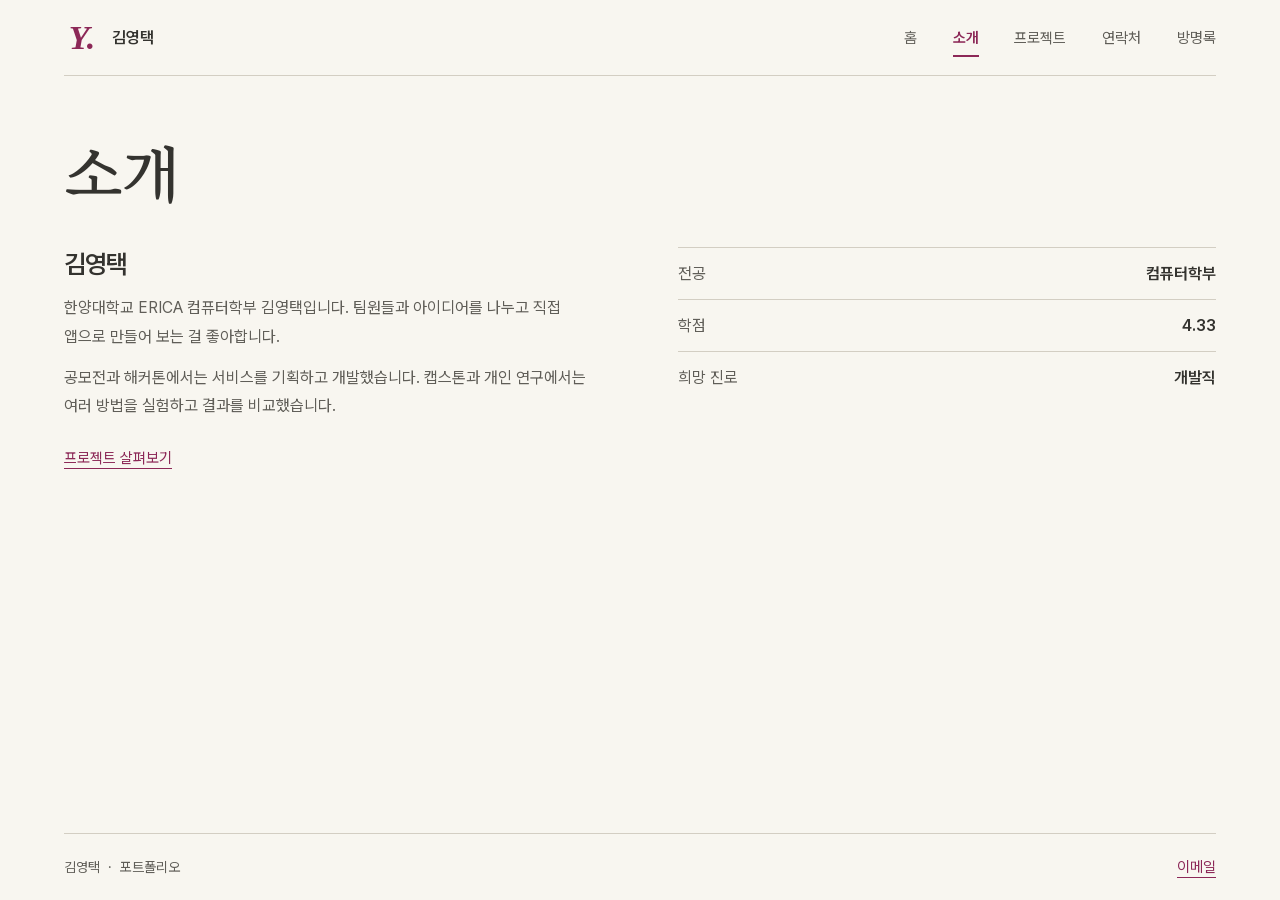
==== commit dab212f5: "Publish reviewed Korean portfolio and updated KAIST artwork" ====
--- a/site/about.html
+++ b/site/about.html
@@ -1,3 +1,40 @@
 <!doctype html>
-<html lang="ko"><head><meta charset="utf-8"><meta name="viewport" content="width=device-width,initial-scale=1"><meta name="theme-color" content="#f7f6ef"><title>소개 · 김영택</title><link rel="stylesheet" href="style.css"></head>
-<body><a class="skip" href="#main">본문으로</a><header><div class="bar"><a href="index.html" class="brand"><b aria-hidden="true">Y.</b> 김영택</a><nav aria-label="주 메뉴"><a href="index.html">홈</a><a href="about.html" aria-current="page">소개</a><a href="projects.html">프로젝트</a><a href="contact.html">연락처</a><a href="guestbook.html">방명록</a></nav></div></header><main id="main"><section class="page"><p class="eyebrow">ABOUT</p><h1>소개<span class="dot">.</span></h1><div class="about-grid"><div><h2>김영택</h2><p class="lede">한양대학교 ERICA 컴퓨터학부 김영택입니다. 팀원들과 아이디어를 나누고 직접 앱으로 만들어 보는 걸 좋아합니다.</p><p>안산의 장소를 추천하는 서비스에서는 추천 기능과 지도 화면을 개발했습니다.</p><a class="text-link" href="projects.html">프로젝트 살펴보기 →</a></div><dl class="facts"><div><dt>전공</dt><dd>컴퓨터학부</dd></div><div><dt>학점</dt><dd>4.33</dd></div><div><dt>희망 진로</dt><dd>개발직</dd></div></dl></div></section></main><footer><div>김영택 <span>·</span> 포트폴리오</div><a href="mailto:dudxor789456@naver.com">이메일 ↗</a></footer></body></html>
+<html lang="ko">
+<head>
+  <meta charset="utf-8">
+  <meta name="viewport" content="width=device-width,initial-scale=1">
+  <meta name="theme-color" content="#f8f6f0">
+  <title>소개 · 김영택</title>
+  <link rel="stylesheet" href="style.css">
+</head>
+<body>
+  <a class="skip" href="#main">본문으로</a>
+  <header>
+    <div class="bar">
+      <a href="index.html" class="brand"><b aria-hidden="true">Y.</b> 김영택</a>
+      <nav aria-label="주 메뉴">
+        <a href="index.html">홈</a>
+        <a href="about.html" aria-current="page">소개</a>
+        <a href="projects.html">프로젝트</a>
+        <a href="contact.html">연락처</a>
+        <a href="guestbook.html">방명록</a>
+      </nav>
+    </div>
+  </header>
+  <main id="main">
+    <section class="page" aria-labelledby="page-title">
+      <h1 id="page-title">소개</h1>
+      <div class="about-grid">
+        <div>
+          <h2>김영택</h2>
+          <p class="lede">한양대학교 ERICA 컴퓨터학부 김영택입니다. 팀원들과 아이디어를 나누고 직접 앱으로 만들어 보는 걸 좋아합니다.</p>
+          <p>공모전과 해커톤에서는 서비스를 기획하고 개발했습니다. 캡스톤과 개인 연구에서는 여러 방법을 실험하고 결과를 비교했습니다.</p>
+          <a class="text-link" href="projects.html">프로젝트 살펴보기</a>
+        </div>
+        <dl class="facts"><div><dt>전공</dt><dd>컴퓨터학부</dd></div><div><dt>학점</dt><dd>4.33</dd></div><div><dt>희망 진로</dt><dd>개발직</dd></div></dl>
+      </div>
+    </section>
+  </main>
+  <footer><div>김영택 <span>·</span> 포트폴리오</div><a href="mailto:dudxor789456@naver.com">이메일</a></footer>
+</body>
+</html>
--- a/site/style.css
+++ b/site/style.css
@@ -1,97 +1,214 @@
-:root{--bg:#f7f6ef;--ink:#212820;--line:#c6c8bc;--accent:#465e31;--paper:#fffef7;--muted:#596052;font-family:"Malgun Gothic","Apple SD Gothic Neo",sans-serif;color:var(--ink);background:var(--bg);font-synthesis:none}
-*{box-sizing:border-box}
-body{margin:0;word-break:keep-all}
-a{color:inherit;text-decoration:none}
-button,input,textarea{font:inherit}
-button,a{touch-action:manipulation}
-button{cursor:pointer}
-a:focus-visible,button:focus-visible,input:focus,textarea:focus{outline:3px solid #547d77;outline-offset:3px}
-button[disabled]{opacity:.6;cursor:wait}
-[hidden]{display:none!important}
-.skip{position:absolute;left:8px;top:-70px;background:white;padding:8px;z-index:5}
-.skip:focus{top:8px}
-.bar,main,footer{max-width:1192px;margin:auto;padding-inline:clamp(20px,4vw,55px)}
-header{border-bottom:1px solid var(--line)}
-.bar{min-height:82px;display:flex;align-items:center;justify-content:space-between;gap:28px}
-.brand{display:flex;align-items:center;gap:11px;font-size:18px;font-weight:750}
-.brand b{width:36px;height:36px;background:var(--ink);color:#e9ed87;display:grid;place-items:center;font:italic 800 27px Georgia,serif;border-radius:50%}
-.bar nav{display:flex;gap:clamp(12px,2.4vw,34px)}
-.bar nav a{font-size:14px;padding:10px 0;color:var(--muted)}
-.bar nav a[aria-current]{color:var(--ink);font-weight:750;box-shadow:inset 0 -2px var(--ink)}
-.hero{display:grid;grid-template-columns:1.05fr 1fr;gap:clamp(30px,5vw,70px);align-items:center;padding-block:clamp(62px,8vw,104px)}
-.eyebrow,.meta{font-weight:650;letter-spacing:.1em;color:var(--accent);font-size:12px;margin:0 0 20px}
-.hero h1,.page h1{font-size:clamp(48px,6.4vw,86px);letter-spacing:-.075em;line-height:1.1;margin:0 0 24px;font-weight:740}
-.dot{color:#819544}
-.lede{font-size:clamp(17px,1.55vw,21px);line-height:1.75;color:var(--muted)}
-.actions{display:flex;gap:25px;align-items:center;margin-top:32px}
-.button,button:not(.text-link){display:inline-flex;align-items:center;justify-content:center;gap:20px;padding:13px 20px;border:1px solid var(--ink);border-radius:5px;background:var(--ink);color:white;font-weight:650;font-size:14px}
-.button:hover,button:not(.text-link):hover{background:#394336}
-.text-link,.more{font-size:14px;font-weight:700;border:none;border-bottom:1px solid var(--ink);background:transparent;padding:3px 0}
-.hero-art{background:#e0e6ad;border:1px solid #c9cf9d;overflow:hidden;border-radius:3px}
-.hero-art img,.poster img,.detail-art img{display:block;width:100%;height:auto}
-.hero-art span{display:block;padding:14px 19px;border-top:1px solid #b6be83;font-size:13px;font-weight:650}
-.index-strip{border-top:1px solid var(--line);display:grid;grid-template-columns:1fr 2fr;padding-block:35px 55px;gap:20px}
-.index-strip a{display:flex;justify-content:space-between;gap:16px;padding:15px 0;border-bottom:1px solid var(--line);font-weight:650}
-.index-strip span{font-size:13px;color:var(--muted);font-weight:400}
-.page{padding-block:clamp(46px,6vw,78px) 70px;min-height:66vh}
-.page h1{font-size:clamp(44px,5.5vw,68px)}
-h2{font-size:clamp(21px,2.4vw,31px);letter-spacing:-.04em}
-p{line-height:1.7}
-.cards{display:grid;grid-template-columns:1fr 1fr;gap:35px 28px;margin-top:40px}
-.card{background:var(--paper);border:1px solid var(--line);border-radius:3px;overflow:hidden}
-.poster{display:block}
-.card-body{padding:22px 24px 26px}
-.card-body .meta{margin-bottom:6px}
-.card-body h2{margin:0}
-.card-body p{color:var(--muted)}
-.card-body .role{font-size:13px;margin-bottom:18px}
-.more{display:inline-block}
-.detail-layout,.about-grid,.book-grid{display:grid;grid-template-columns:1fr 1fr;gap:clamp(25px,5vw,65px);margin-top:40px}
-.detail-copy h2{font-size:19px;margin:22px 0 5px}
-.detail-copy h2:first-child{margin-top:0}
-.detail-copy p{margin:0}
-.project-nav,footer{display:flex;justify-content:space-between;align-items:center;border-top:1px solid var(--line);padding-block:24px;font-size:14px}
-.project-nav{margin-top:45px}
-.project-nav span{color:#777c70}
-footer{color:var(--muted)}
-footer span{margin-inline:5px}
-.about-grid h2,.book-grid h2{margin-top:0}
-.facts{margin:0}
-.facts div{display:flex;justify-content:space-between;padding:22px 3px;border-top:1px solid var(--line)}
-.facts dt{color:var(--muted)}
-.facts dd{margin:0;font-weight:bold}
-.contact,.write-panel{padding:clamp(22px,4vw,42px);background:#e9ecd8;border:1px solid var(--line);border-radius:4px}
-.email{font-size:clamp(22px,4vw,46px);font-weight:bold;overflow-wrap:anywhere;display:inline-block;margin:8px 0 32px}
-.book-grid{grid-template-columns:.8fr 1.2fr;align-items:start}
-.write-panel label{display:block;font-weight:650;margin:16px 0 6px}
-.write-panel small{font-weight:normal;color:var(--muted)}
-input,textarea{display:block;width:100%;border:1px solid #7b826f;padding:10px;background:#fffef7;border-radius:3px}
-textarea{resize:vertical;margin-bottom:14px}
-.entries article{padding:18px 0;border-top:1px solid var(--line)}
-.entries time{font-size:12px;color:var(--muted);margin-left:12px}
-.entries article p{white-space:pre-wrap;overflow-wrap:anywhere}
-.entries article button{font-size:12px;padding:5px 12px}
-.entries h2{margin-bottom:20px}
-.entries #more,.entries #retry{margin-top:14px}
-.write-panel p:last-child:empty{display:none}
-@media(max-width:760px){.bar{flex-wrap:wrap;gap:2px;align-items:center;padding-block:12px}
-.bar nav{flex-wrap:wrap;gap:16px}
-.hero,.detail-layout,.about-grid,.book-grid{grid-template-columns:1fr}
-.hero{padding-block:50px 35px}
-.wide{display:none}
-.index-strip{grid-template-columns:1fr;gap:0}
-.index-strip .eyebrow{margin:0}
-.cards{grid-template-columns:1fr}
-.page{padding-block:40px}
-.hero-art{max-width:560px}
-.card-body{padding:18px}
-.detail-art{max-width:550px}
-}
-@media(max-width:440px){.bar nav{width:100%;justify-content:space-between;gap:8px}
-.bar nav a{font-size:13px}
-.bar{gap:6px}
-.hero h1{font-size:49px}
-.index-strip span{font-size:11px}
-.brand{font-size:16px}
-.hero .lede{font-size:16px}
-}
+@font-face {
+  font-family: "Pretendard";
+  src: url("fonts/PretendardVariable.woff2") format("woff2");
+  font-weight: 100 900;
+  font-display: swap;
+}
+
+@font-face {
+  font-family: "Maru Buri";
+  src: url("fonts/MaruBuri-Regular.woff2") format("woff2");
+  font-weight: 400;
+  font-display: swap;
+}
+
+@font-face {
+  font-family: "Maru Buri";
+  src: url("fonts/MaruBuri-SemiBold.woff2") format("woff2");
+  font-weight: 600;
+  font-display: swap;
+}
+
+:root {
+  color-scheme: light;
+  --paper: #f8f6f0;
+  --surface: #f0ede5;
+  --ink: #34332f;
+  --muted: #605e58;
+  --rule: #d3cec3;
+  --accent: #8c2857;
+  --accent-hover: #65143b;
+  --on-accent: #fffafc;
+  --serif: "Maru Buri", "Noto Serif KR", Batang, serif;
+  font-family: "Pretendard", "Apple SD Gothic Neo", "Malgun Gothic", sans-serif;
+  color: var(--ink);
+  background: var(--paper);
+}
+
+* { box-sizing: border-box; }
+body { margin: 0; min-height: 100vh; display: flex; flex-direction: column; word-break: keep-all; }
+a { color: inherit; text-decoration: none; }
+button, input, textarea { font: inherit; }
+button, a { touch-action: manipulation; }
+button { cursor: pointer; }
+:focus-visible { outline: 3px solid var(--accent); outline-offset: 4px; }
+button:disabled { opacity: .65; cursor: wait; }
+[hidden] { display: none !important; }
+.skip { position: absolute; left: 8px; top: -80px; background: var(--surface); color: var(--ink); padding: 12px; z-index: 5; }
+.skip:focus { top: 8px; }
+
+.bar, main, footer {
+  width: min(100% - clamp(40px, 10vw, 144px), 1232px);
+  margin-inline: auto;
+}
+.bar { border-bottom: 1px solid var(--rule); }
+.bar, .bar nav, .brand, footer, .actions, .feature-caption {
+  display: flex;
+  align-items: center;
+}
+.bar, footer, .feature-caption { justify-content: space-between; }
+.bar { min-height: 76px; gap: 24px; }
+.brand { font-size: 1rem; font-weight: 600; gap: 12px; white-space: nowrap; }
+.brand b {
+  width: 36px; height: 36px; display: grid; place-items: center;
+  color: var(--accent);
+  font: italic 600 34px/1 Georgia, serif;
+}
+.bar nav { gap: clamp(16px, 2.8vw, 40px); }
+.bar nav a { display: grid; align-items: center; min-height: 44px; position: relative; color: var(--muted); font-size: .9375rem; }
+.bar nav [aria-current] { color: var(--accent); font-weight: 600; }
+.bar nav [aria-current]::after {
+  content: ""; position: absolute; inset: auto 0 3px; height: 2px; background: var(--accent);
+}
+
+main { flex: 1; }
+h1, h2, p { margin: 0; }
+h1, h2 { overflow-wrap: break-word; }
+p { line-height: 1.75; }
+.hero {
+  padding: clamp(40px, 5.4vw, 84px) 0 clamp(32px,4vw,56px);
+}
+.hero-copy { margin-bottom: clamp(32px, 4vw, 56px); }
+.hero h1, .page h1, .index-strip h2, .feature-caption h2, .card-body h2, .project-index strong {
+  font-family: var(--serif); font-weight: 600; letter-spacing: -.035em;
+}
+.hero h1 { font-size: clamp(3.3rem, 6.45vw, 6.5rem); line-height: 1.22; }
+.greeting { font-weight: 400; }
+.hero h1 strong { font-weight: 600; white-space: nowrap; }
+.lede { font-size: clamp(1rem, 1.25vw, 1.2rem); line-height: 1.8; color: var(--muted); }
+.hero .lede { max-width: 42em; margin: 16px 0 6px; }
+.actions { gap: 24px; flex-wrap: wrap; }
+.actions .text-link { gap: 6px; }
+.button, button:not(.text-link) {
+  display: inline-flex; justify-content: center; align-items: center; min-height: 44px;
+  padding: 10px 20px; color: var(--on-accent); background: var(--accent);
+  border: 1px solid var(--accent); border-radius: 4px; font-size: .9375rem; font-weight: 600;
+}
+.text-link, .more, footer a {
+  color: var(--accent); font-size: .9375rem; background: transparent; border: 0;
+  text-decoration: underline; text-decoration-thickness: 1px; text-underline-offset: 5px;
+}
+.text-link, .more { display: inline-flex; align-items: center; min-height: 44px; }
+.affiliation { margin-bottom: 12px; color: var(--muted); font-size: .9375rem; }
+.featured { display: grid; grid-template-columns: minmax(0, 1.16fr) minmax(0, 1fr); align-items: center; gap: clamp(28px,5vw,80px); }
+.feature-cover { overflow: hidden; background: #b1cfdd; }
+.feature-cover img { display: block; width: 100%; height: auto; }
+.evaluation { min-width: 0; }
+.feature-caption { gap: 16px; }
+.feature-caption h2 { font-size: clamp(1.75rem, 3.1vw, 2.8rem); line-height: 1.3; }
+.feature-caption .text-link { flex: none; }
+.evaluation-controls { display: flex; align-items: center; justify-content: space-between; gap: 12px; flex-wrap: wrap; margin-top: 7px; border-bottom: 1px solid var(--rule); }
+.question-count { color: var(--muted); font-size: .8rem; }
+.criteria { border: 0; padding: 0; margin: 0; display: flex; gap: 18px; }
+.criteria legend { position: absolute; width: 1px; height: 1px; overflow: hidden; clip-path: inset(50%); }
+.criteria label { position: relative; cursor: pointer; }
+.criteria input { position: absolute; inset: 0; width: 100%; height: 100%; padding: 0; margin: 0; opacity: 0; cursor: pointer; }
+.criteria span { display: grid; align-items: center; min-height: 44px; color: var(--muted); border-bottom: 2px solid transparent; }
+.criteria input:checked + span { font-weight: 700; color: var(--accent); border-color: var(--accent); }
+.criteria input:focus-visible + span { outline: 2px solid var(--accent); outline-offset: 2px; }
+.evaluation > p { margin-top: 12px; font-size: .94rem; line-height: 1.6; }
+.answer-note, .evaluation:has([value="answer"]:checked) .source-note { display: none; }
+.evaluation:has([value="answer"]:checked) .answer-note { display: block; }
+.index-art img, .poster img, .detail-art img {
+  display: block; width: 100%; height: 100%; object-fit: cover;
+}
+.context, .meta, .eyebrow { font-size: .875rem; color: var(--muted); }
+.index-strip { padding: 32px 0 64px; border-top: 1px solid var(--rule); }
+.index-strip h2 { margin-bottom: 24px; font-size: clamp(1.75rem, 3.2vw, 3rem); }
+.project-index, .cards { display: grid; grid-template-columns: repeat(2,minmax(0,1fr)); gap: clamp(32px,4vw,56px) clamp(16px,1.8vw,28px); }
+.project-index { margin: 0; padding: 0; list-style: none; }
+.project-index a { display: grid; align-content: start; min-height: 100%; }
+.project-index strong { font-weight: 600; font-size: clamp(1.24rem,1.65vw,1.55rem); letter-spacing: -.035em; }
+.contribution { margin-top: 6px; color: var(--muted); font-size: .9375rem; line-height: 1.55; }
+.index-art, .poster, .detail-art { background: var(--surface); overflow: hidden; }
+.index-art { display: block; width: 100%; aspect-ratio: 800 / 460; border-radius: 3px; margin-bottom: 14px; }
+.context { color: var(--muted); margin-bottom: 5px; }
+.page { padding: clamp(40px, 5vw, 72px) 0 clamp(56px, 7vw, 100px); }
+.page h1 { font-size: clamp(2.5rem, 4.8vw, 4.3rem); line-height: 1.15; }
+.page h2 { font-size: clamp(1.3rem, 2vw, 1.75rem); line-height: 1.4; font-weight: 600; letter-spacing: -.035em; }
+.eyebrow { margin-bottom: 12px; }
+.page > .lede { margin-top: 20px; }
+.cards { margin-top: 32px; }
+.card { display: flex; flex-direction: column; min-width: 0; border-bottom: 1px solid var(--rule); }
+.poster { display: block; width: 100%; aspect-ratio: 800 / 460; border-radius: 4px; }
+.card-body { padding: 18px 0 14px; display: flex; flex-direction: column; align-items: start; flex: 1; }
+.meta { margin-bottom: 4px; color: var(--muted); }
+.card-body h2 { margin-bottom: 8px; }
+.card-body p:not(.meta), .detail-copy p, .about-grid p { color: var(--muted); }
+.card-body .role { margin: 6px 0 10px; font-size: .9375rem; }
+.more { margin-top: auto; }
+
+.detail-layout, .about-grid, .book-grid {
+  display: grid; grid-template-columns: repeat(2, minmax(0, 1fr));
+  gap: clamp(24px, 6vw, 80px); margin-top: 36px; align-items: start;
+}
+.detail-art { aspect-ratio: 800/460; border-radius: 3px; }
+.detail-layout { grid-template-columns: 1.4fr 1fr; }
+.detail-copy h2 { font-size: 1.125rem; margin-bottom: 6px; }
+.detail-copy p + h2 { margin-top: 24px; }
+.project-nav { display: flex; justify-content: space-between; margin-top: 40px; border-top: 1px solid var(--rule); }
+.project-nav > * { display: inline-flex; align-items: center; min-height: 52px; }
+.project-nav [aria-disabled] { color: var(--muted); opacity: .72; }
+.about-grid h2 { margin-bottom: 12px; }
+.about-grid p + p { margin-top: 12px; }
+.about-grid .text-link { margin-top: 16px; }
+.facts { margin: 0; }
+.facts div { display: flex; justify-content: space-between; gap: 24px; padding: 16px 0; border-top: 1px solid var(--rule); }
+.facts dt { color: var(--muted); }
+.facts dd { margin: 0; font-weight: 600; font-variant-numeric: tabular-nums; }
+.write-panel { background: var(--surface); padding: clamp(24px, 3.6vw, 48px); border: 1px solid var(--rule); border-radius: 4px; }
+.contact { margin: 40px 0 0; max-width: 920px; border-bottom: 1px solid var(--rule); }
+.contact-row { display: grid; grid-template-columns: minmax(76px, .2fr) 1fr; align-items: center; gap: 20px; padding-block: 26px; border-top: 1px solid var(--rule); }
+.contact-row dt { font-weight: 600; color: var(--muted); }
+.contact-row dd { margin: 0; min-width: 0; display: flex; align-items: center; gap: 12px 24px; flex-wrap: wrap; justify-content: space-between; }
+.contact-address { display: inline-block; max-width: 100%; font-family: var(--serif); font-size: clamp(1.35rem,2.55vw,2.1rem); color: var(--accent); overflow-wrap: anywhere; text-decoration: underline; text-decoration-thickness: 1px; text-underline-offset: .18em; }
+.contact-address:hover { color: var(--accent-hover); }
+.book-grid { grid-template-columns: minmax(0, 5fr) minmax(0, 4fr); }
+#login-hint, #list-status { color: var(--muted); margin: 12px 0 16px; }
+.write-panel label { display: block; font-weight: 600; margin: 16px 0 6px; }
+.write-panel small { font-weight: 400; color: var(--muted); }
+input, textarea { display: block; width: 100%; background: var(--paper); color: var(--ink); border: 1px solid #898377; border-radius: 3px; padding: 12px; }
+textarea { resize: vertical; margin-bottom: 16px; }
+.entries article { padding: 16px 0; border-top: 1px solid var(--rule); }
+.entries time { font-size: .875rem; color: var(--muted); margin-left: 12px; }
+.entries article p { white-space: pre-wrap; overflow-wrap: anywhere; }
+.entries article button { margin-top: 8px; }
+.entries h2 { padding-bottom: 12px; }
+#form-status:not(:empty) { margin-top: 12px; }
+footer { border-top: 1px solid var(--rule); padding-block: 24px; font-size: .875rem; color: var(--muted); }
+footer span { margin-inline: 4px; }
+@media (hover: hover) {
+  .bar nav a:hover, .text-link:hover, .more:hover, footer a:hover, .project-nav a:hover { color: var(--accent-hover); }
+  .button:hover, button:not(.text-link):hover { background: var(--accent-hover); border-color: var(--accent-hover); }
+  .project-index a:hover strong, .card a:hover { text-decoration: underline; text-underline-offset: 4px; }
+}
+@media (max-width: 760px) {
+  .bar { min-height: 64px; }
+  .featured, .detail-layout, .about-grid, .book-grid { grid-template-columns: minmax(0, 1fr); }
+  .featured { gap: 18px; }
+  .hero { padding-block: 36px 32px; }
+  .hero h1 { font-size: clamp(2.85rem, 8.2vw, 3.8rem); }
+  .index-strip { padding-block: 24px 40px; }
+  .project-index, .cards { grid-template-columns: 1fr; }
+  .affiliation { margin-bottom: 16px; }
+  .cards { gap: 32px; }
+}
+@media (max-width: 520px) {
+  .bar { flex-wrap: wrap; gap: 0; padding-top: 8px; }
+  .brand { min-height: 40px; }
+  .brand b { width: 32px; height: 32px; font-size: 28px; }
+  .bar nav { width: 100%; justify-content: space-between; gap: 8px; }
+  .bar nav a { font-size: .875rem; }
+  .contact-row { grid-template-columns: 1fr; gap: 8px; padding-block: 20px; }
+  .greeting { display: block; }
+}
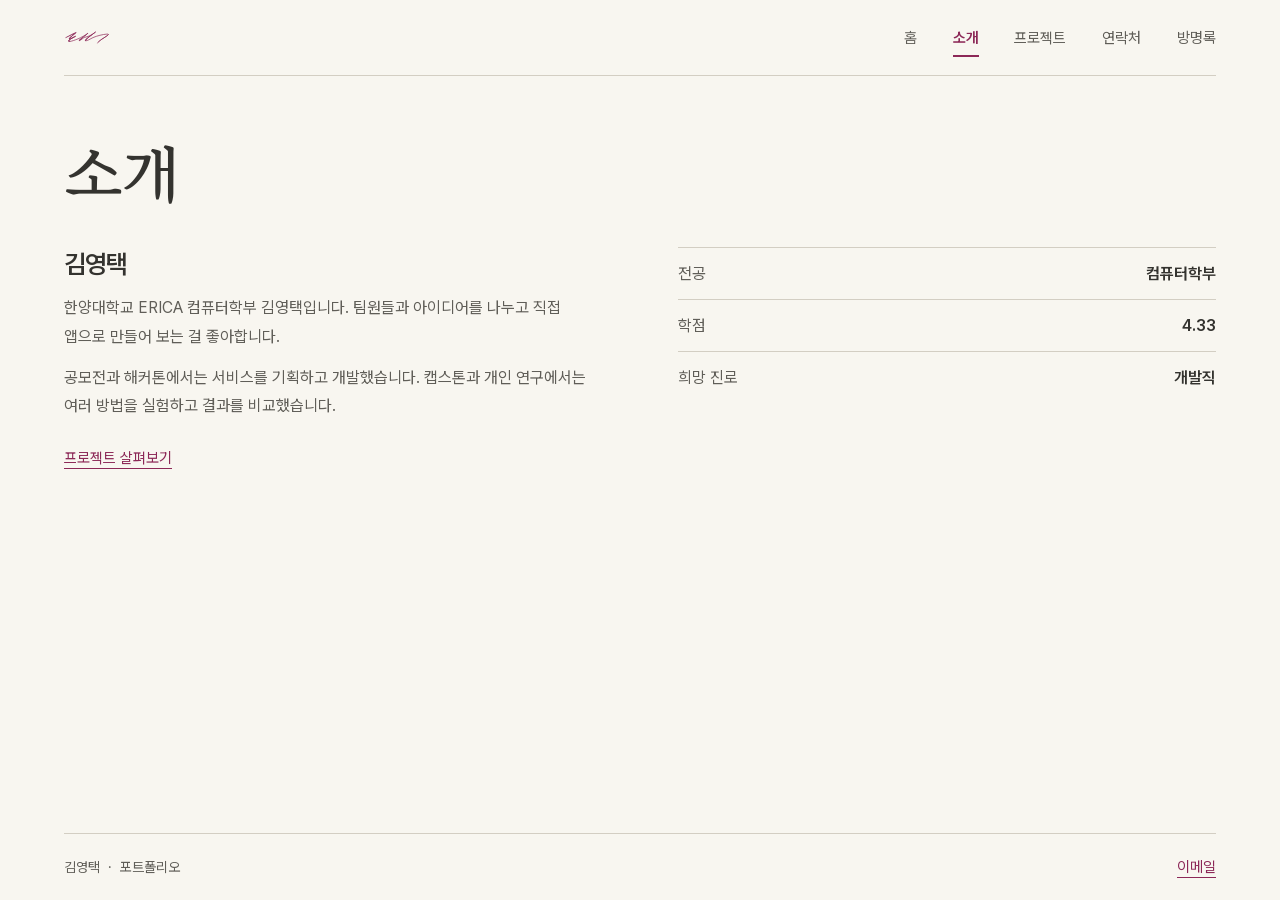
==== commit 29125357: "Use the approved handwritten Taek signature as the home link" ====
--- a/site/about.html
+++ b/site/about.html
@@ -11,7 +11,9 @@
   <a class="skip" href="#main">본문으로</a>
   <header>
     <div class="bar">
-      <a href="index.html" class="brand"><b aria-hidden="true">Y.</b> 김영택</a>
+      <a href="index.html" class="brand" aria-label="김영택 포트폴리오 홈" title="김영택 포트폴리오 홈">
+        <img src="art/taek-mark.svg" width="107" height="37" alt="">
+      </a>
       <nav aria-label="주 메뉴">
         <a href="index.html">홈</a>
         <a href="about.html" aria-current="page">소개</a>
@@ -35,6 +37,6 @@
       </div>
     </section>
   </main>
-  <footer><div>김영택 <span>·</span> 포트폴리오</div><a href="mailto:dudxor789456@naver.com">이메일</a></footer>
+  <footer><div>김영택 <span>·</span> 포트폴리오</div><a href="contact.html#email">이메일</a></footer>
 </body>
 </html>
--- a/site/style.css
+++ b/site/style.css
@@ -58,12 +58,8 @@
 }
 .bar, footer, .feature-caption { justify-content: space-between; }
 .bar { min-height: 76px; gap: 24px; }
-.brand { font-size: 1rem; font-weight: 600; gap: 12px; white-space: nowrap; }
-.brand b {
-  width: 36px; height: 36px; display: grid; place-items: center;
-  color: var(--accent);
-  font: italic 600 34px/1 Georgia, serif;
-}
+.brand { flex: none; width: 50px; height: 48px; }
+.brand img { display: block; width: 46px; height: auto; }
 .bar nav { gap: clamp(16px, 2.8vw, 40px); }
 .bar nav a { display: grid; align-items: center; min-height: 44px; position: relative; color: var(--muted); font-size: .9375rem; }
 .bar nav [aria-current] { color: var(--accent); font-weight: 600; }
@@ -172,7 +168,10 @@
 .contact-row dt { font-weight: 600; color: var(--muted); }
 .contact-row dd { margin: 0; min-width: 0; display: flex; align-items: center; gap: 12px 24px; flex-wrap: wrap; justify-content: space-between; }
 .contact-address { display: inline-block; max-width: 100%; font-family: var(--serif); font-size: clamp(1.35rem,2.55vw,2.1rem); color: var(--accent); overflow-wrap: anywhere; text-decoration: underline; text-decoration-thickness: 1px; text-underline-offset: .18em; }
-.contact-address:hover { color: var(--accent-hover); }
+a.contact-address:hover { color: var(--accent-hover); }
+#email-address { color: var(--ink); text-decoration: none; user-select: all; }
+#email-status { flex-basis: 100%; color: var(--muted); font-size: .9375rem; }
+#email-status:empty { position: absolute; }
 .book-grid { grid-template-columns: minmax(0, 5fr) minmax(0, 4fr); }
 #login-hint, #list-status { color: var(--muted); margin: 12px 0 16px; }
 .write-panel label { display: block; font-weight: 600; margin: 16px 0 6px; }
@@ -204,10 +203,9 @@
   .cards { gap: 32px; }
 }
 @media (max-width: 520px) {
-  .bar { flex-wrap: wrap; gap: 0; padding-top: 8px; }
-  .brand { min-height: 40px; }
-  .brand b { width: 32px; height: 32px; font-size: 28px; }
-  .bar nav { width: 100%; justify-content: space-between; gap: 8px; }
+  .bar { flex-wrap: wrap; gap: 0 12px; }
+  .brand img { width: 42px; }
+  .bar nav { flex-wrap: wrap; gap: clamp(8px, 3vw, 16px); }
   .bar nav a { font-size: .875rem; }
   .contact-row { grid-template-columns: 1fr; gap: 8px; padding-block: 20px; }
   .greeting { display: block; }
